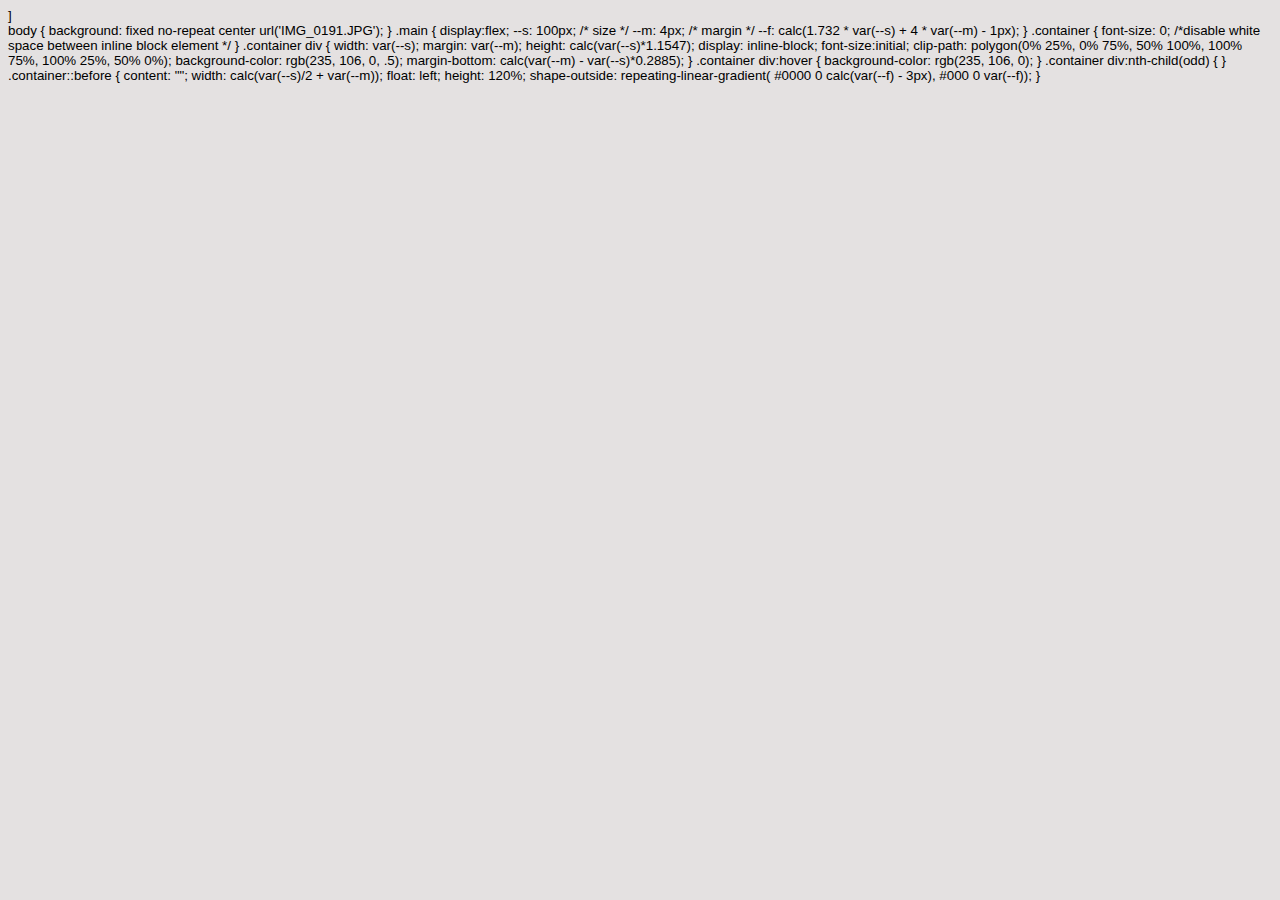
==== hex.html @ ed78f5d6 "done" ====
<!DOCTYPE html>
<html lang="en">
<head>
  <meta charset="UTF-8">
  <meta http-equiv="X-UA-Compatible" content="IE=edge">
  <meta name="viewport" content="width=device-width, initial-scale=1.0">
  <link rel="stylesheet" href="style.css">
  <title>Admin Dashboard</title>
</head>
<body>
  <div class="main">
    <div class="container">
      <div></div>
      <div></div>
      <div></div>
      <div></div>
      <div></div>
      <div></div>
      <div></div>
      <div></div>
      <div></div>
      <div></div>
      <div></div>
      <div></div>
      <div></div>
      <div></div>
      <div></div>]
      <div></div>
      <div></div>
      <div></div>
      <div></div>
      <div></div>
      <div></div>
      <div></div>
      <div></div>
      <div></div>
      <div></div>
      <div></div>
      <div></div>
      <div></div>
      <div></div>
      <div></div>
    </div>
  </div>
</body>
</html>

body {
  background: fixed no-repeat center url('IMG_0191.JPG');
}

.main {
  display:flex;
  --s: 100px;  /* size  */
  --m: 4px;    /* margin */
  --f: calc(1.732 * var(--s) + 4 * var(--m)  - 1px);
  
}

.container {
  font-size: 0; /*disable white space between inline block element */
}

.container div {
  width: var(--s);
  margin: var(--m);
  height: calc(var(--s)*1.1547); 
  display: inline-block;
  font-size:initial;
  clip-path: polygon(0% 25%, 0% 75%, 50% 100%, 100% 75%, 100% 25%, 50% 0%);
  background-color: rgb(235, 106, 0, .5);
  margin-bottom: calc(var(--m) - var(--s)*0.2885); 
}

.container div:hover {
  background-color: rgb(235, 106, 0);
}
.container div:nth-child(odd) {
  
}
.container::before {
  content: "";
  width: calc(var(--s)/2 + var(--m));
  float: left;
  height: 120%;
  shape-outside: repeating-linear-gradient(     
                   #0000 0 calc(var(--f) - 3px),      
                   #000  0 var(--f));
}
---- style.css ----
body {
  font-family: -apple-system, BlinkMacSystemFont, 'Segoe UI', Roboto, Oxygen, Ubuntu, Cantarell, 'Open Sans', 'Helvetica Neue', sans-serif;
  font-size: smaller;
  background-color: rgb(228, 225, 225);
}

div {
  /* border: solid 1px hwb(16 16% 29%); */
}

input {
  background-color:rgb(0, 140, 255, .3);
  border-radius: .5rem;
}

.card > span {
  color: grey;
}

.subCard > p > span {
  color: grey;
}

button {
  background-color: rgb(0, 140, 255);
  color: white;
  width: 4rem;
  border-radius: .7rem;
  box-shadow: none;
  border: none;
}

#container {
  display: grid;
  grid-template: 1fr 6fr / 2fr 6fr;
}

#sidebar {
  display: flex;
  flex-direction: column;
  grid-row: 1 / span 2;
  background-color: rgb(0, 140, 255);
  color: white;
}



#sidebar >* {
  display: flex;
  flex-direction: column;
  margin-bottom: 10px;
  
}


#sidebar >* >* {
  display: flex;
  align-items: center;
  justify-content: flex-start;
  margin: 10px;
}

#sideMid, #sideLow {
  margin-left: 10px;
  margin-bottom: 20px;
}
#top {
  display: flex;
  justify-content: space-between;
  align-items: center;
  margin-left: 20px;
}

#top >* {
  display: flex;
  align-items: center;
  padding: 5px;
}

#middle {
  display: flex;
  justify-content: space-between;
  align-items: center;
}

#header {
  display: grid;
  grid-template-rows: 2fr 3fr;
  padding-right: 20px;
  box-shadow: 0 4px 8px 0 rgb(0,0,0,0.2);
  background-color: white;
}

#greeting {
  display: flex;
  align-items: center;
  margin-left: 20px;
}

#greetBox {
  display: flex;
  flex-direction: column;
  justify-content: center;
}
#greetBox >* {
  margin: 1px;
}

.smallLogo {
  height: 1.5rem;
}

.medLogo {
  height: 2rem;
}

.bigLogo {
  height: 3rem;
}



#main {
  display: grid;
  grid-template-columns: 5fr 2fr;
  grid-template-rows: 1fr 12fr;
  margin-right: 20px;
 
}
#main > h4 {
  display: table-cell;
  vertical-align: bottom;
  margin-left: 10px;
}

.card {
  background-color: white;
  border-radius: .5rem;
  padding: 10px;
  box-shadow: 0 4px 8px 0 rgb(0,0,0,0.2);
}

.card > h4 {
  margin-bottom: 0px;
}

#grid {
  display: grid;
  grid-template-columns: 1fr 1fr;
  grid-template-rows: repeat(3, 1fr);
}

#grid >.card{
  margin: 10px;
  border-left: 2px solid orangered;
}

#nav {
  display: flex;
  flex-direction: column;
  margin-left: 10px;
  
}
#nav > h4 {
  margin-top: 20px;

}

#announcements > .card {
  margin-top: 10px;
}

#nav >* {
  margin-right: 10px;
}

#trending > .subCard {
  display: flex;
  align-items: center;
  justify-content: flex-start;
}
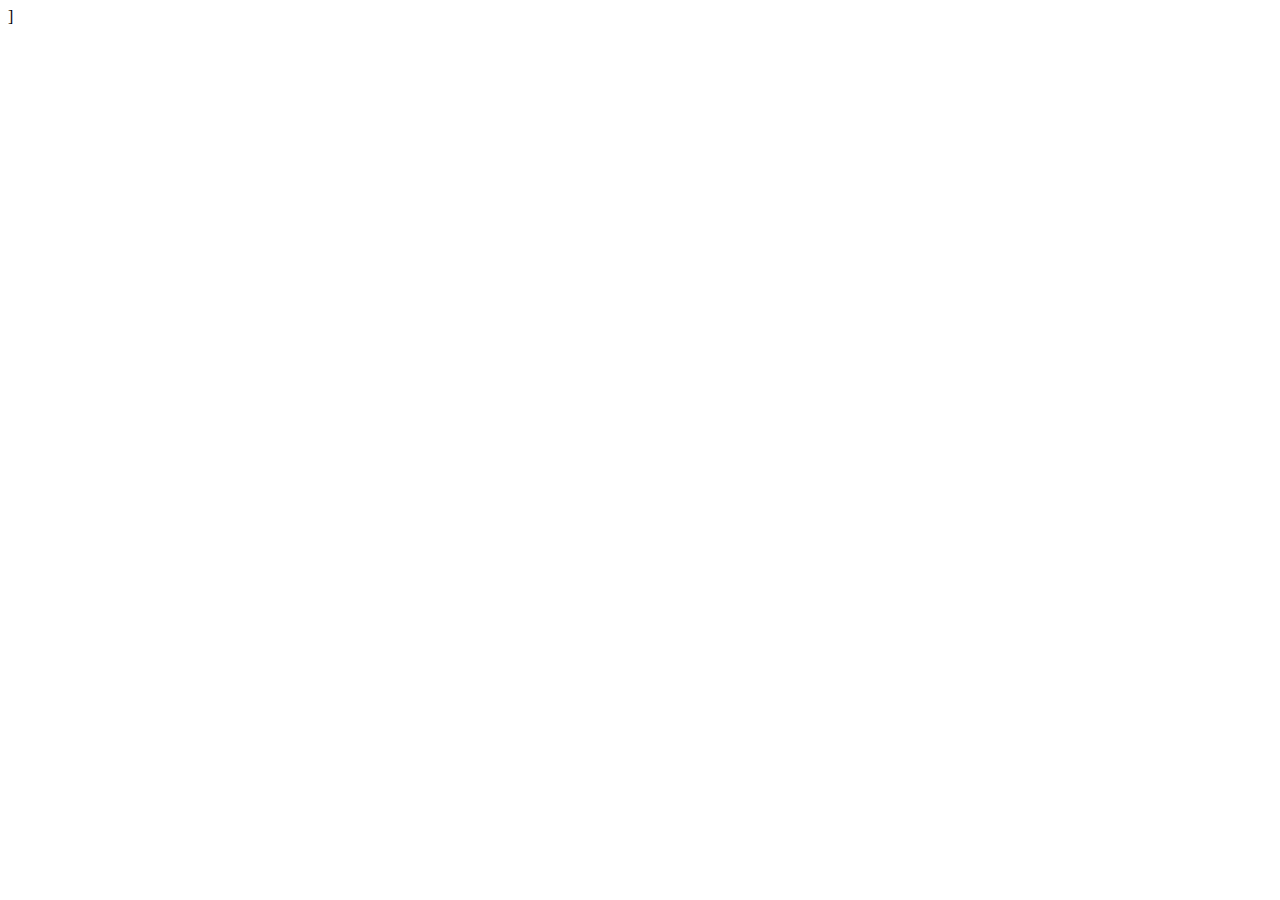
==== commit aca1a9a0: "added hex function" ====
--- a/hex.html
+++ b/hex.html
@@ -4,8 +4,8 @@
   <meta charset="UTF-8">
   <meta http-equiv="X-UA-Compatible" content="IE=edge">
   <meta name="viewport" content="width=device-width, initial-scale=1.0">
-  <link rel="stylesheet" href="style.css">
-  <title>Admin Dashboard</title>
+  <link rel="stylesheet" href="hexstyle.css">
+  <title>Secret Hexagons</title>
 </head>
 <body>
   <div class="main">
@@ -45,45 +45,3 @@
 </body>
 </html>
 
-body {
-  background: fixed no-repeat center url('IMG_0191.JPG');
-}
-
-.main {
-  display:flex;
-  --s: 100px;  /* size  */
-  --m: 4px;    /* margin */
-  --f: calc(1.732 * var(--s) + 4 * var(--m)  - 1px);
-  
-}
-
-.container {
-  font-size: 0; /*disable white space between inline block element */
-}
-
-.container div {
-  width: var(--s);
-  margin: var(--m);
-  height: calc(var(--s)*1.1547); 
-  display: inline-block;
-  font-size:initial;
-  clip-path: polygon(0% 25%, 0% 75%, 50% 100%, 100% 75%, 100% 25%, 50% 0%);
-  background-color: rgb(235, 106, 0, .5);
-  margin-bottom: calc(var(--m) - var(--s)*0.2885); 
-}
-
-.container div:hover {
-  background-color: rgb(235, 106, 0);
-}
-.container div:nth-child(odd) {
-  
-}
-.container::before {
-  content: "";
-  width: calc(var(--s)/2 + var(--m));
-  float: left;
-  height: 120%;
-  shape-outside: repeating-linear-gradient(     
-                   #0000 0 calc(var(--f) - 3px),      
-                   #000  0 var(--f));
-}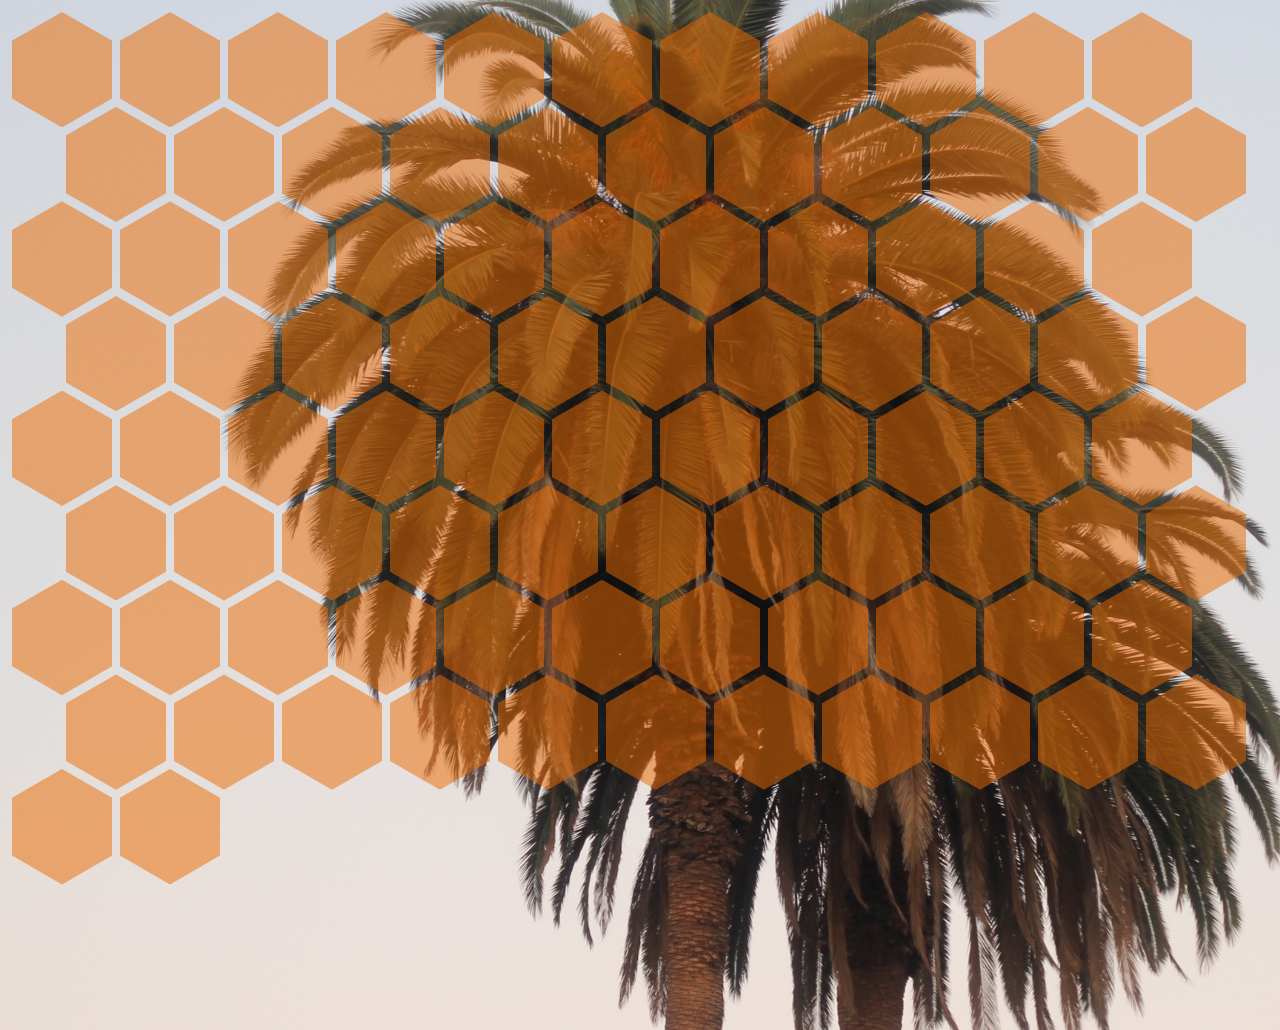
==== commit a645c25f: "ADDED MORE HEXAGONS!" ====
--- a/hex.html
+++ b/hex.html
@@ -24,7 +24,67 @@
       <div></div>
       <div></div>
       <div></div>
-      <div></div>]
+      <div></div>
+      <div></div>
+      <div></div>
+      <div></div>
+      <div></div>
+      <div></div>
+      <div></div>
+      <div></div>
+      <div></div>
+      <div></div>
+      <div></div>
+      <div></div>
+      <div></div>
+      <div></div>
+      <div></div>
+      <div></div>
+      <div></div>
+      <div></div>
+      <div></div>
+      <div></div>
+      <div></div>
+      <div></div>
+      <div></div>
+      <div></div>
+      <div></div>
+      <div></div>
+      <div></div>
+      <div></div>
+      <div></div>
+      <div></div>
+      <div></div>
+      <div></div>
+      <div></div>
+      <div></div>
+      <div></div>
+      <div></div>
+      <div></div>
+      <div></div>
+      <div></div>
+      <div></div>
+      <div></div>
+      <div></div>
+      <div></div>
+      <div></div>
+      <div></div>
+      <div></div>
+      <div></div>
+      <div></div>
+      <div></div>
+      <div></div>
+      <div></div>
+      <div></div>
+      <div></div>
+      <div></div>
+      <div></div>
+      <div></div>
+      <div></div>
+      <div></div>
+      <div></div>
+      <div></div>
+      <div></div>
       <div></div>
       <div></div>
       <div></div>
--- a/hexstyle.css
+++ b/hexstyle.css
@@ -0,0 +1,42 @@
+body {
+  background: fixed no-repeat center url('IMG_0191.JPG');
+}
+
+.main {
+  display:flex;
+  --s: 100px;  /* size  */
+  --m: 4px;    /* margin */
+  --f: calc(1.732 * var(--s) + 4 * var(--m)  - 1px);
+  
+}
+
+.container {
+  font-size: 0; /*disable white space between inline block element */
+}
+
+.container div {
+  width: var(--s);
+  margin: var(--m);
+  height: calc(var(--s)*1.1547); 
+  display: inline-block;
+  font-size:initial;
+  clip-path: polygon(0% 25%, 0% 75%, 50% 100%, 100% 75%, 100% 25%, 50% 0%);
+  background-color: rgb(235, 106, 0, .5);
+  margin-bottom: calc(var(--m) - var(--s)*0.2885); 
+}
+
+.container div:hover {
+  background-color: rgb(235, 106, 0);
+}
+.container div:nth-child(odd) {
+  
+}
+.container::before {
+  content: "";
+  width: calc(var(--s)/2 + var(--m));
+  float: left;
+  height: 120%;
+  shape-outside: repeating-linear-gradient(     
+                   #0000 0 calc(var(--f) - 3px),      
+                   #000  0 var(--f));
+}